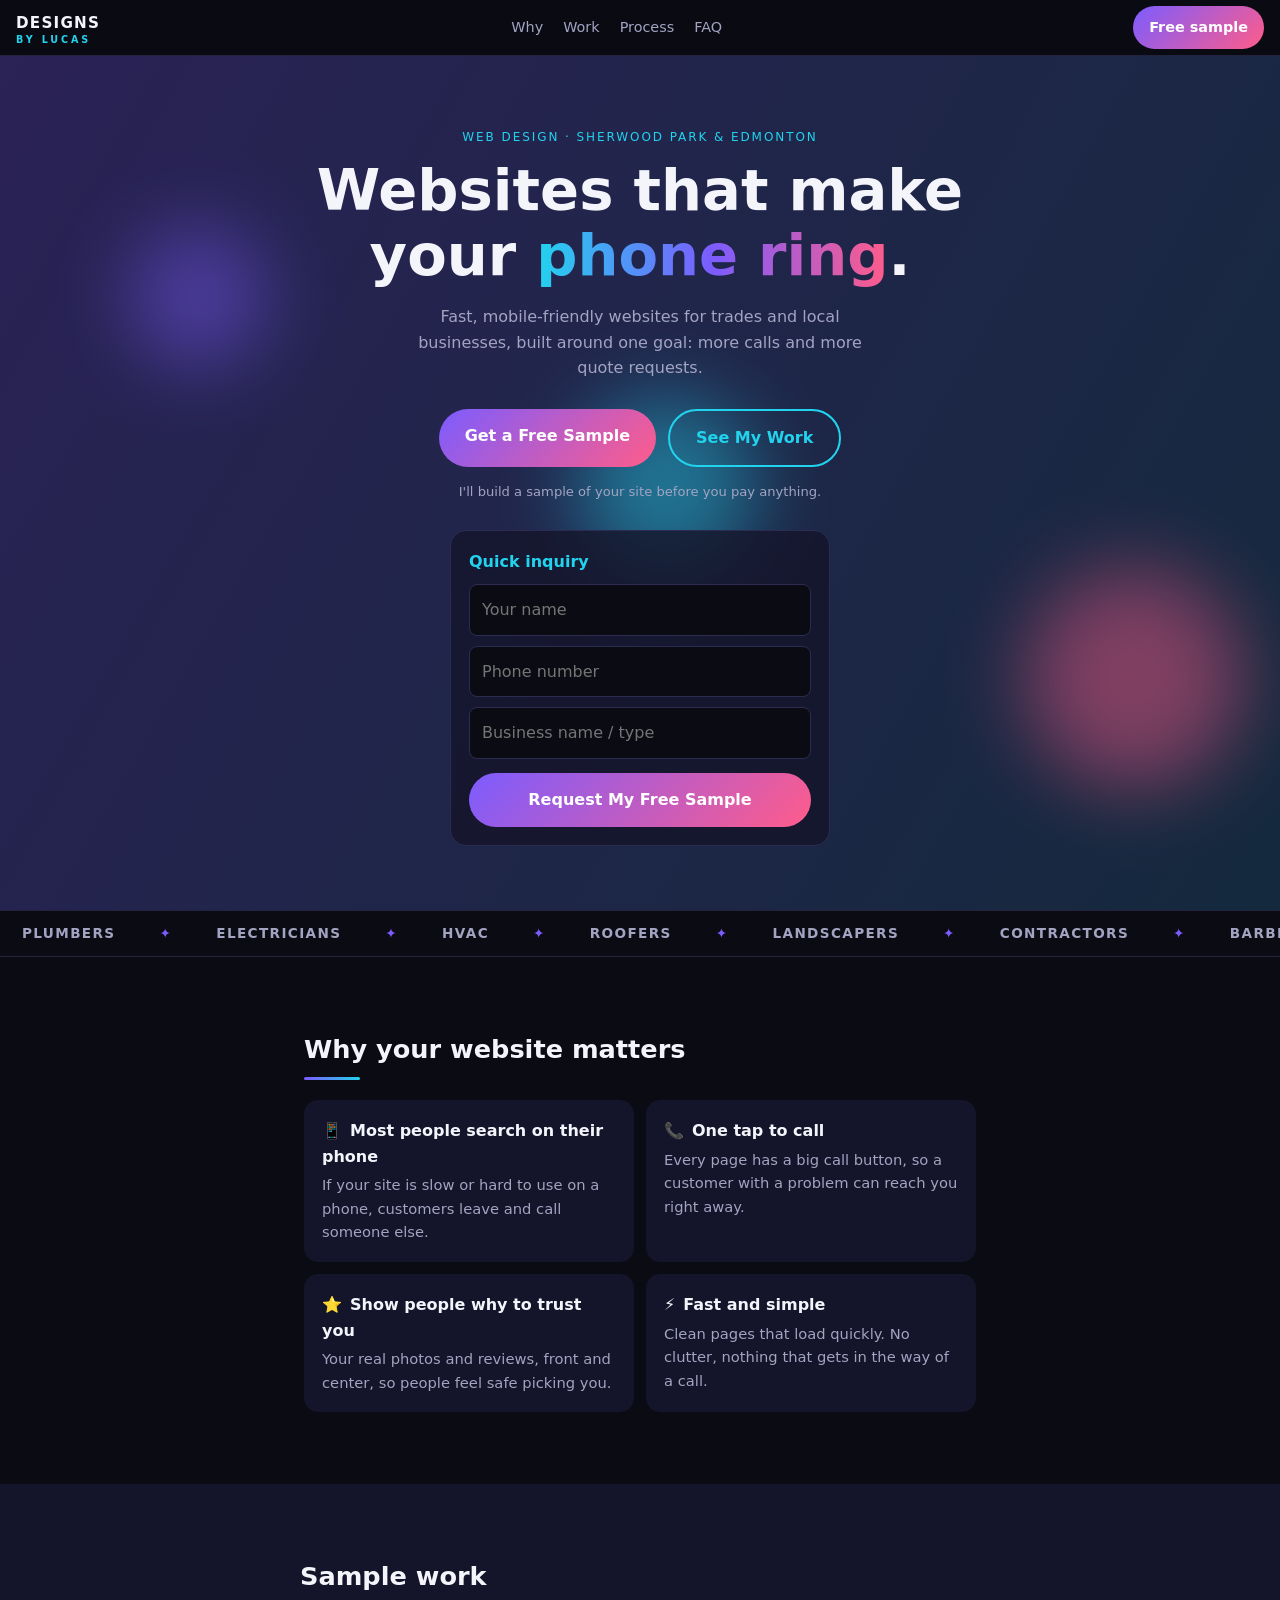
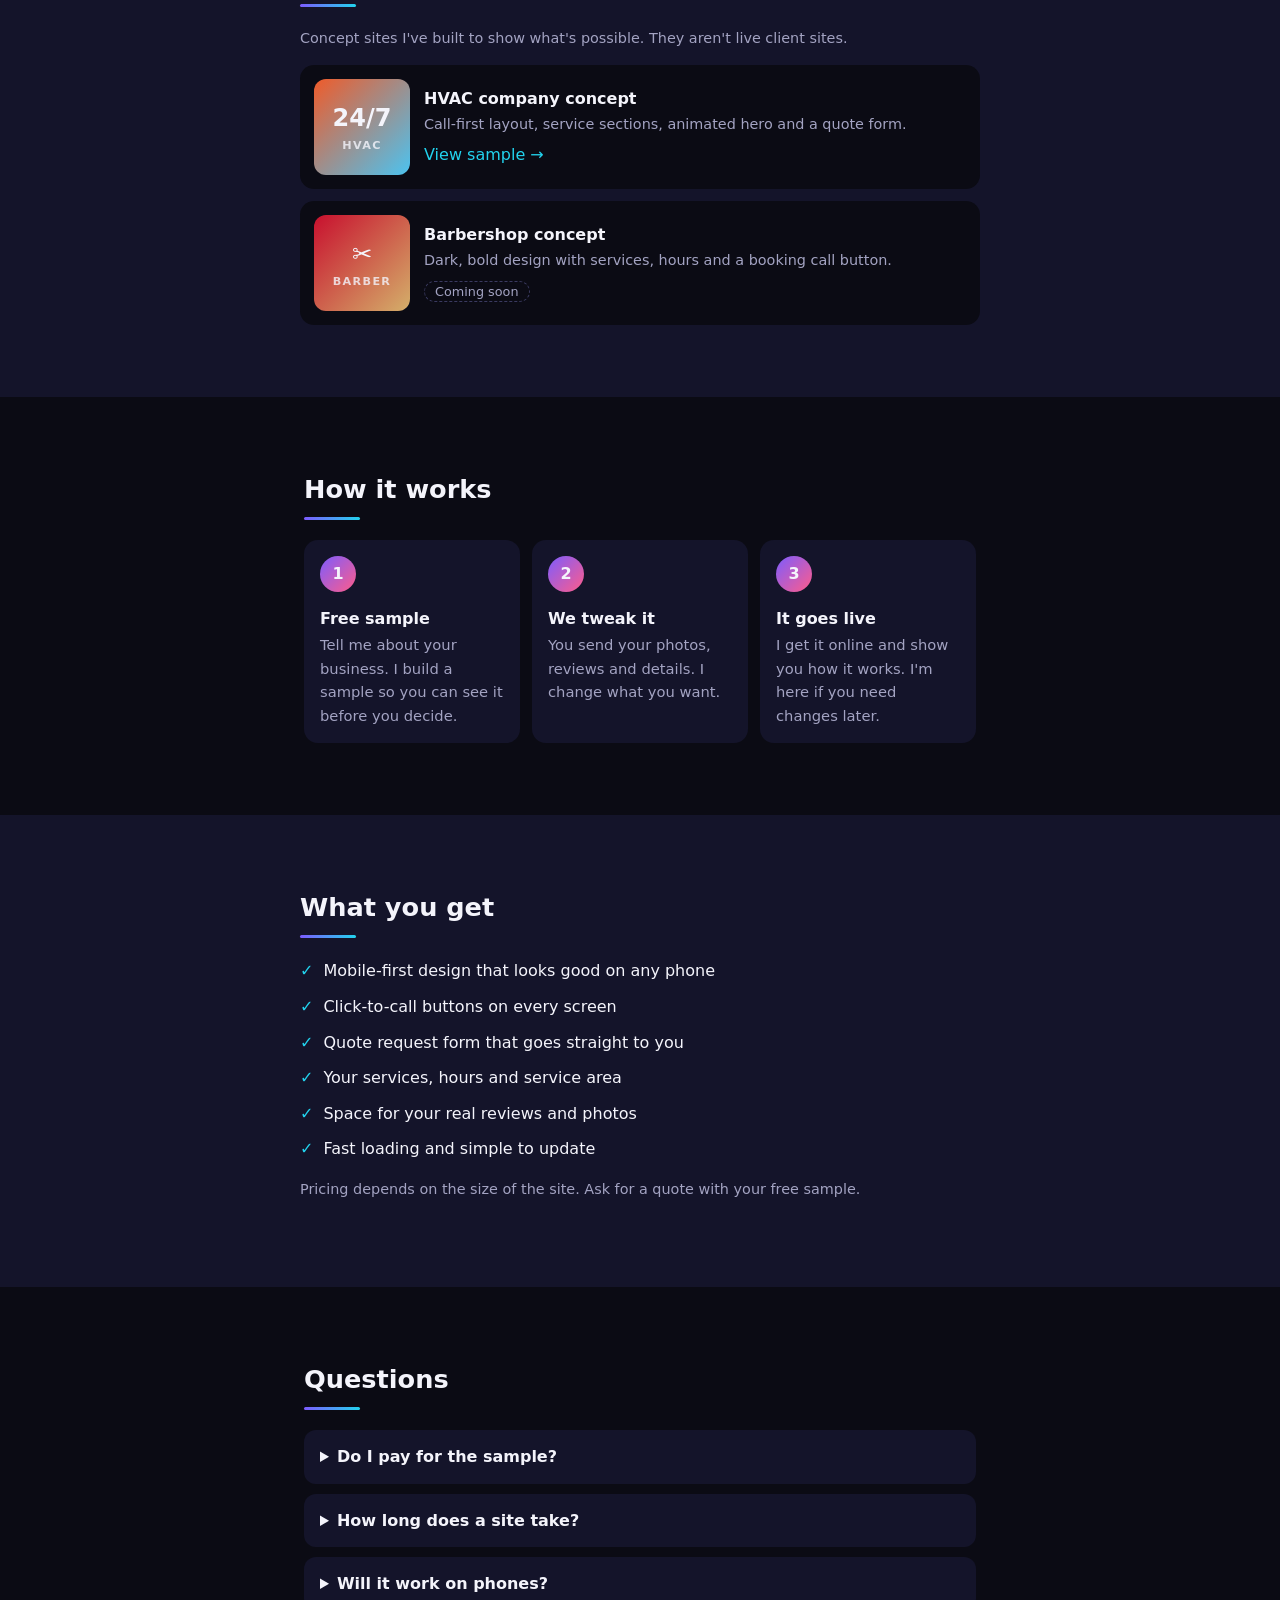
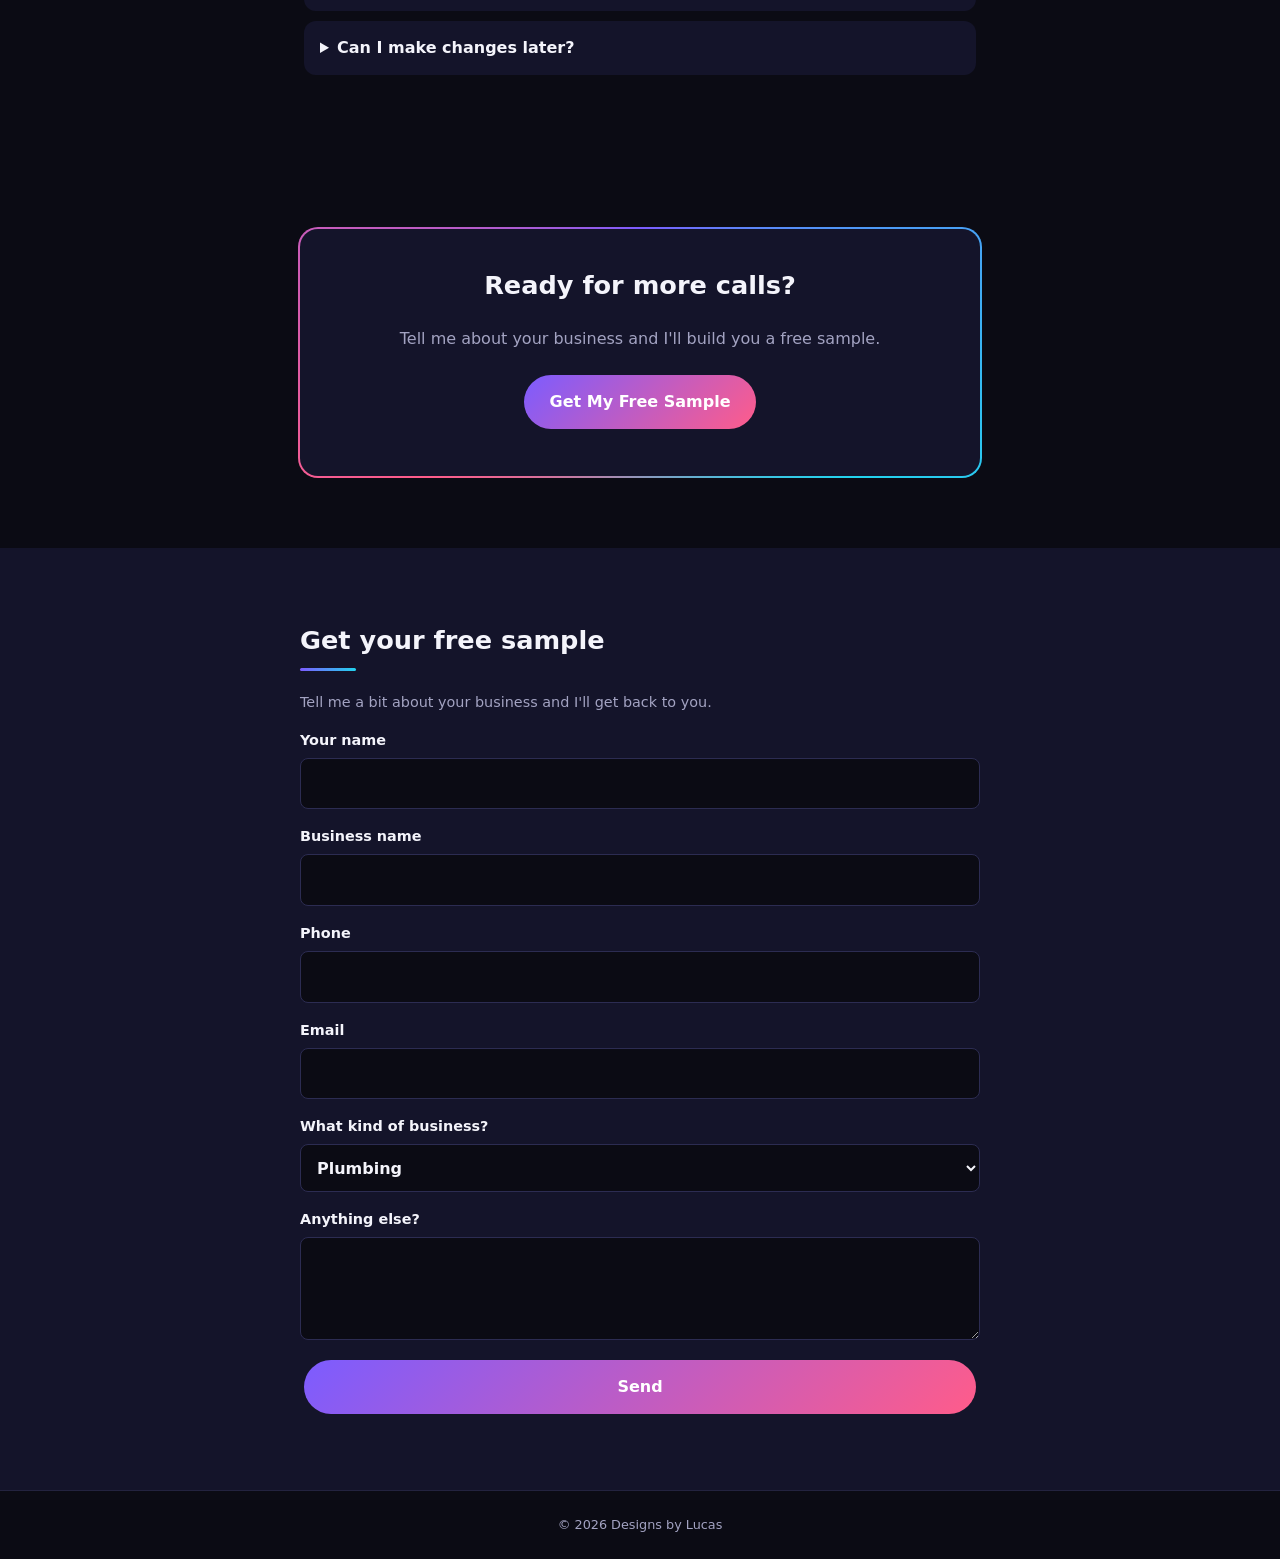
==== agency/index.html @ 8042fc2d "Agency site: add hero inquiry form, make reveal animations fail-safe Co-Authored-By: Claude Sonnet 5" ====
<!doctype html>
<html lang="en">
<head>
  <meta charset="utf-8">
  <meta name="viewport" content="width=device-width, initial-scale=1">
  <title>Designs by Lucas | Websites for Local Businesses</title>
  <meta name="description" content="Fast, mobile-friendly websites for trades and local businesses in Sherwood Park and Edmonton. Built to get you more calls and quote requests.">
  <link rel="stylesheet" href="style.css">
  <script src="script.js" defer></script>
</head>
<body>
  <div class="progress" aria-hidden="true"></div>

  <header class="site-header">
    <a class="logo" href="#top">DESIGNS<span>BY LUCAS</span></a>
    <nav class="nav" aria-label="Main">
      <a href="#why">Why</a>
      <a href="#work">Work</a>
      <a href="#process">Process</a>
      <a href="#faq">FAQ</a>
    </nav>
    <a class="pill" href="#contact">Free sample</a>
  </header>

  <main id="top">
    <section class="hero">
      <p class="eyebrow fade-in">Web design · Sherwood Park &amp; Edmonton</p>
      <h1 class="fade-in d1">Websites that make<br>your <span class="grad" id="rot">phone ring</span>.</h1>
      <p class="lead fade-in d2">Fast, mobile-friendly websites for trades and local businesses, built around one goal: more calls and more quote requests.</p>
      <div class="cta fade-in d3">
        <a class="btn pulse" href="#contact">Get a Free Sample</a>
        <a class="btn ghost" href="#work">See My Work</a>
      </div>
      <p class="micro fade-in d4">I'll build a sample of your site before you pay anything.</p>
      <form class="mini fade-in d4" action="mailto:your@email.com" method="post" enctype="text/plain">
        <p class="mini-title">Quick inquiry</p>
        <input type="text" name="name" placeholder="Your name" autocomplete="name" required aria-label="Your name">
        <input type="tel" name="phone" placeholder="Phone number" autocomplete="tel" required aria-label="Phone number">
        <input type="text" name="business" placeholder="Business name / type" aria-label="Business name or type">
        <button class="btn" type="submit">Request My Free Sample</button>
      </form>
    </section>

    <div class="marquee" aria-hidden="true"><div class="marquee-track"><span>Plumbers</span><span>Electricians</span><span>HVAC</span><span>Roofers</span><span>Landscapers</span><span>Contractors</span><span>Barbershops</span><span>Local shops</span><span>Plumbers</span><span>Electricians</span><span>HVAC</span><span>Roofers</span><span>Landscapers</span><span>Contractors</span><span>Barbershops</span><span>Local shops</span></div></div>

    <section id="why">
      <h2 class="reveal">Why your website matters</h2>
      <ul class="cards">
        <li class="reveal"><span><i class="ico" aria-hidden="true">📱</i>Most people search on their phone</span><p>If your site is slow or hard to use on a phone, customers leave and call someone else.</p></li>
        <li class="reveal"><span><i class="ico" aria-hidden="true">📞</i>One tap to call</span><p>Every page has a big call button, so a customer with a problem can reach you right away.</p></li>
        <li class="reveal"><span><i class="ico" aria-hidden="true">⭐</i>Show people why to trust you</span><p>Your real photos and reviews, front and center, so people feel safe picking you.</p></li>
        <li class="reveal"><span><i class="ico" aria-hidden="true">⚡</i>Fast and simple</span><p>Clean pages that load quickly. No clutter, nothing that gets in the way of a call.</p></li>
      </ul>
    </section>

    <section id="work" class="alt">
      <h2 class="reveal">Sample work</h2>
      <p class="note reveal">Concept sites I've built to show what's possible. They aren't live client sites.</p>
      <ul class="work">
        <li class="reveal">
          <div class="shot hvac"><b>24/7</b><i>HVAC</i></div>
          <div><strong>HVAC company concept</strong><p>Call-first layout, service sections, animated hero and a quote form.</p><a href="../">View sample →</a></div>
        </li>
        <li class="reveal">
          <div class="shot barber"><b>✂</b><i>Barber</i></div>
          <div><strong>Barbershop concept</strong><p>Dark, bold design with services, hours and a booking call button.</p><span class="soon">Coming soon</span></div>
        </li>
      </ul>
    </section>

    <section id="process">
      <h2 class="reveal">How it works</h2>
      <ol class="steps">
        <li class="reveal"><b>1</b><div><strong>Free sample</strong><p>Tell me about your business. I build a sample so you can see it before you decide.</p></div></li>
        <li class="reveal"><b>2</b><div><strong>We tweak it</strong><p>You send your photos, reviews and details. I change what you want.</p></div></li>
        <li class="reveal"><b>3</b><div><strong>It goes live</strong><p>I get it online and show you how it works. I'm here if you need changes later.</p></div></li>
      </ol>
    </section>

    <section class="alt">
      <h2 class="reveal">What you get</h2>
      <ul class="checks reveal">
        <li>Mobile-first design that looks good on any phone</li>
        <li>Click-to-call buttons on every screen</li>
        <li>Quote request form that goes straight to you</li>
        <li>Your services, hours and service area</li>
        <li>Space for your real reviews and photos</li>
        <li>Fast loading and simple to update</li>
      </ul>
      <!-- TODO: add real packages and prices here when decided. -->
      <p class="note reveal">Pricing depends on the size of the site. Ask for a quote with your free sample.</p>
    </section>

    <section id="faq">
      <h2 class="reveal">Questions</h2>
      <div class="faq reveal">
        <details><summary>Do I pay for the sample?</summary><p>No. I build a sample first so you can see what you'd get.</p></details>
        <details><summary>How long does a site take?</summary><p>A simple site can be ready quickly once I have your details and photos. I'll give you a date up front.</p></details>
        <details><summary>Will it work on phones?</summary><p>Yes. Every site is built for phones first, since that's where most customers look.</p></details>
        <details><summary>Can I make changes later?</summary><p>Yes. Send me what you want changed and I'll update it.</p></details>
      </div>
    </section>

    <section class="cta-band">
      <div class="cta-card reveal">
        <h2>Ready for more calls?</h2>
        <p>Tell me about your business and I'll build you a free sample.</p>
        <a class="btn pulse" href="#contact">Get My Free Sample</a>
      </div>
    </section>

    <section id="contact" class="alt">
      <h2 class="reveal">Get your free sample</h2>
      <p class="note reveal">Tell me a bit about your business and I'll get back to you.</p>
      <!-- TODO: replace the placeholder address below, ideally with a form service so it works on every device. -->
      <form class="form reveal" action="mailto:your@email.com" method="post" enctype="text/plain">
        <label>Your name <input type="text" name="name" autocomplete="name" required></label>
        <label>Business name <input type="text" name="business"></label>
        <label>Phone <input type="tel" name="phone" autocomplete="tel" required></label>
        <label>Email <input type="email" name="email" autocomplete="email"></label>
        <label>What kind of business?
          <select name="type">
            <option>Plumbing</option><option>Electrical</option><option>HVAC</option><option>Roofing</option>
            <option>Landscaping</option><option>Barbershop / salon</option><option>Other</option>
          </select>
        </label>
        <label>Anything else? <textarea name="message" rows="3"></textarea></label>
        <button class="btn" type="submit">Send</button>
      </form>
    </section>
  </main>

  <footer>© 2026 Designs by Lucas</footer>
  <a class="sticky-call" href="#contact">Get a free sample</a>
</body>
</html>
---- agency/style.css ----
:root {
  --bg: #0b0b14;
  --panel: #14142a;
  --text: #f4f4fb;
  --muted: #a3a3c2;
  --a: #7c5cff;
  --b: #22d3ee;
  --c: #ff5c8a;
}

* { box-sizing: border-box; }
html { scroll-behavior: smooth; scroll-padding-top: 64px; }

body {
  margin: 0;
  padding-bottom: 72px;
  background: var(--bg);
  color: var(--text);
  font-family: system-ui, -apple-system, "Segoe UI", Roboto, sans-serif;
  line-height: 1.6;
}

a { color: var(--b); text-decoration: none; }

.progress {
  position: fixed; top: 0; left: 0; right: 0; height: 3px; z-index: 30;
  background: linear-gradient(90deg, var(--a), var(--b), var(--c));
  transform: scaleX(0); transform-origin: 0 50%;
}

.site-header {
  position: sticky; top: 0; z-index: 10;
  display: flex; align-items: center; justify-content: space-between;
  height: 56px; padding: 0 16px;
  background: rgba(11, 11, 20, .94);
  border-bottom: 1px solid #23233f;
}
.logo { color: var(--text); font-weight: 800; letter-spacing: .08em; font-size: .95rem; }
.logo span { display: block; font-size: .6rem; font-weight: 600; letter-spacing: .3em; color: var(--b); line-height: 1; }
.nav { display: none; gap: 20px; font-size: .9rem; }
.nav a { color: var(--muted); }
.nav a:hover { color: var(--text); }
.pill, .sticky-call {
  position: relative; overflow: hidden;
  background: linear-gradient(135deg, var(--a), var(--c));
  color: #fff; font-weight: 700; border-radius: 999px;
}
.pill { padding: 10px 16px; font-size: .9rem; }

section { padding: 48px 20px; max-width: 720px; margin: 0 auto; }
.alt { max-width: none; background: var(--panel); }
.alt > * { max-width: 680px; margin-left: auto; margin-right: auto; }

h1 { font-size: clamp(2.1rem, 9.5vw, 3.6rem); line-height: 1.12; margin: 0 0 16px; }
h2 { position: relative; font-size: 1.6rem; margin: 0 0 20px; padding-bottom: 10px; }
h2::after {
  content: ""; position: absolute; left: 0; bottom: 0; height: 3px; width: 56px; border-radius: 2px;
  background: linear-gradient(90deg, var(--a), var(--b));
}
.lead { color: var(--muted); max-width: 470px; margin: 0 auto 24px; }
.note { color: var(--muted); font-size: .9rem; }
.micro { color: var(--muted); font-size: .82rem; margin: 10px 0 0; }
.eyebrow { color: var(--b); text-transform: uppercase; letter-spacing: .16em; font-size: .75rem; margin: 0 0 12px; }

/* Hero */
.hero {
  position: relative; overflow: hidden; max-width: none; text-align: center; padding: 72px 20px 64px;
  background: linear-gradient(120deg, rgba(124,92,255,.28), rgba(34,211,238,.16), rgba(255,92,138,.22)), var(--bg);
  background-size: 250% 250%;
  animation: drift 14s ease-in-out infinite;
}
.hero > * { position: relative; z-index: 1; }
@keyframes drift { 0%,100% { background-position: 0% 50%; } 50% { background-position: 100% 50%; } }
.grad {
  display: inline-block;
  background: linear-gradient(90deg, var(--b), var(--a), var(--c));
  -webkit-background-clip: text; background-clip: text; color: transparent;
  transition: opacity .3s ease, transform .3s ease;
}
.grad.out { opacity: 0; transform: translateY(-8px); }
.orb {
  position: absolute !important; z-index: 0 !important; border-radius: 50%; filter: blur(40px); opacity: .45;
  pointer-events: none; animation: float 9s ease-in-out infinite;
}
@keyframes float { 0%,100% { transform: translate(0,0); } 50% { transform: translate(24px,-30px); } }

.cta { display: flex; flex-wrap: wrap; justify-content: center; gap: 4px; }
.fade-in { opacity: 0; transform: translateY(14px); animation: rise .7s ease forwards; }
.fade-in.d1 { animation-delay: .1s; } .fade-in.d2 { animation-delay: .2s; }
.fade-in.d3 { animation-delay: .3s; } .fade-in.d4 { animation-delay: .4s; }
@keyframes rise { to { opacity: 1; transform: none; } }

/* Buttons */
.btn {
  position: relative; overflow: hidden; display: inline-block; margin: 4px;
  background: linear-gradient(135deg, var(--a), var(--c)); color: #fff;
  font: inherit; font-weight: 700; padding: 14px 26px; min-height: 48px;
  border: 0; border-radius: 999px; cursor: pointer;
  transition: transform .15s ease, filter .15s ease;
}
.btn.ghost { background: transparent; border: 2px solid var(--b); color: var(--b); }
.btn:hover { filter: brightness(1.12); }
.btn:active { transform: scale(.97); }
.btn.pulse { animation: pulse 2.4s ease-out infinite; }
@keyframes pulse { 0% { box-shadow: 0 0 0 0 rgba(124,92,255,.55); } 70%,100% { box-shadow: 0 0 0 16px rgba(124,92,255,0); } }
.btn::after, .pill::after, .sticky-call::after {
  content: ""; position: absolute; top: 0; left: -80%; width: 50%; height: 100%;
  background: linear-gradient(100deg, transparent, rgba(255,255,255,.35), transparent);
  transform: skewX(-20deg); animation: shine 4s ease-in-out infinite;
}
@keyframes shine { 0%,60% { left: -80%; } 100% { left: 140%; } }
.ripple { position: absolute; border-radius: 50%; background: rgba(255,255,255,.4); transform: scale(0); animation: ripple .6s ease-out forwards; pointer-events: none; }
@keyframes ripple { to { transform: scale(2.4); opacity: 0; } }

/* Marquee */
.marquee { overflow: hidden; border-block: 1px solid #23233f; padding: 12px 0; }
.marquee-track { display: flex; width: max-content; animation: scroll-left 28s linear infinite; }
.marquee-track span { padding: 0 22px; color: var(--muted); font-weight: 600; font-size: .85rem; letter-spacing: .1em; text-transform: uppercase; white-space: nowrap; }
.marquee-track span::after { content: "✦"; margin-left: 44px; color: var(--a); }
@keyframes scroll-left { to { transform: translateX(-50%); } }

/* Cards */
.cards, .work, .steps { list-style: none; margin: 0 auto; padding: 0; display: grid; gap: 12px; }
.cards li { background: var(--panel); border-radius: 14px; padding: 18px; transition: box-shadow .2s ease; will-change: transform; }
.cards li:hover { box-shadow: 0 10px 28px rgba(0,0,0,.4); }
.cards span { font-weight: 700; display: block; }
.cards p { margin: 4px 0 0; color: var(--muted); font-size: .92rem; }
.ico { display: inline-block; font-style: normal; margin-right: 8px; animation: bob 3s ease-in-out infinite; }
.cards li:nth-child(2) .ico { animation-delay: -.8s; } .cards li:nth-child(3) .ico { animation-delay: -1.6s; } .cards li:nth-child(4) .ico { animation-delay: -2.4s; }
@keyframes bob { 0%,100% { transform: translateY(0) rotate(0); } 50% { transform: translateY(-3px) rotate(-6deg); } }

/* Work */
.work li { display: grid; grid-template-columns: 96px 1fr; gap: 14px; background: var(--bg); border-radius: 14px; padding: 14px; align-items: center; }
.work p { margin: 2px 0 6px; color: var(--muted); font-size: .9rem; }
.shot { aspect-ratio: 1; border-radius: 12px; display: grid; place-content: center; text-align: center; font-weight: 800; }
.shot b { font-size: 1.5rem; } .shot i { font-style: normal; font-size: .7rem; letter-spacing: .12em; text-transform: uppercase; opacity: .8; }
.shot.hvac { background: linear-gradient(135deg, #ef5b2a, #4cc3f0); }
.shot.barber { background: linear-gradient(135deg, #c8102e, #d4af6a); }
.soon { font-size: .8rem; color: var(--muted); border: 1px dashed #3a3a60; border-radius: 999px; padding: 2px 10px; }

/* Steps */
.steps li { display: flex; gap: 14px; background: var(--panel); border-radius: 14px; padding: 16px; }
.steps b { flex: none; width: 36px; height: 36px; border-radius: 50%; display: grid; place-items: center; background: linear-gradient(135deg, var(--a), var(--c)); }
.steps li.in b { animation: pop .5s ease backwards; }
@keyframes pop { from { transform: scale(0); } 70% { transform: scale(1.2); } to { transform: scale(1); } }
.steps p { margin: 2px 0 0; color: var(--muted); font-size: .92rem; }

/* Checks */
.checks { list-style: none; padding: 0; margin: 0 auto 16px; display: grid; gap: 10px; }
.checks li::before { content: "✓"; color: var(--b); font-weight: 800; margin-right: 10px; }

/* FAQ */
.faq details { background: var(--panel); border-radius: 12px; margin-bottom: 10px; padding: 0 16px; }
.faq summary { cursor: pointer; font-weight: 600; padding: 14px 0; min-height: 48px; }
.faq details[open] summary { color: var(--b); }
.faq details[open] p { animation: fade-open .35s ease; }
.faq p { margin: 0 0 14px; color: var(--muted); }
@keyframes fade-open { from { opacity: 0; transform: translateY(-6px); } to { opacity: 1; transform: none; } }

/* CTA band with spinning border */
.cta-band { max-width: none; }
.cta-card { position: relative; max-width: 680px; margin: 0 auto; text-align: center; padding: 36px 20px; border-radius: 18px; background: var(--panel); }
.cta-card::before {
  content: ""; position: absolute; inset: -2px; z-index: -1; border-radius: 20px;
  background: conic-gradient(from var(--spin, 0deg), var(--a), var(--b), var(--c), var(--a));
  animation: spin 6s linear infinite;
}
@property --spin { syntax: "<angle>"; initial-value: 0deg; inherits: false; }
@keyframes spin { to { --spin: 360deg; } }
.cta-card h2::after { display: none; }
.cta-card h2 { padding-bottom: 0; }
.cta-card p { color: var(--muted); margin: 0 0 20px; }

/* Form */
.form { display: grid; gap: 16px; margin-top: 8px; }
.form label { display: grid; gap: 6px; font-size: .9rem; font-weight: 600; }
.form input, .form select, .form textarea {
  width: 100%; font: inherit; font-size: 16px; color: var(--text); background: var(--bg);
  border: 1px solid #2c2c52; border-radius: 8px; padding: 12px; min-height: 48px;
  transition: border-color .2s ease, box-shadow .2s ease;
}
.form input:focus, .form select:focus, .form textarea:focus { outline: none; border-color: var(--b); box-shadow: 0 0 0 4px rgba(34,211,238,.18); }

footer { text-align: center; padding: 24px 16px; color: var(--muted); font-size: .8rem; border-top: 1px solid #23233f; }

.sticky-call {
  position: fixed; left: 12px; right: 12px; bottom: 12px; z-index: 20; text-align: center; padding: 14px;
  box-shadow: 0 6px 20px rgba(0,0,0,.45);
}
.js-sticky .sticky-call { transform: translateY(160%); transition: transform .35s ease; }
.js-sticky .sticky-call.show { transform: none; }

/* Scroll reveal */
.js-reveal .reveal { opacity: 0; transform: translateY(18px); transition: opacity .6s ease, transform .6s ease; }
.js-reveal .reveal.in { opacity: 1; transform: none; }
.js-reveal h2.reveal::after { transform: scaleX(0); transform-origin: 0 50%; transition: transform .7s ease .25s; }
.js-reveal h2.reveal.in::after { transform: scaleX(1); }

@media (min-width: 640px) {
  .nav { display: flex; }
  .cards { grid-template-columns: 1fr 1fr; }
  .steps { grid-template-columns: repeat(3, 1fr); }
  .steps li { flex-direction: column; }
  section { padding: 72px 24px; }
  body { padding-bottom: 0; }
  .sticky-call { display: none; }
}

@media (prefers-reduced-motion: reduce) {
  html { scroll-behavior: auto; }
  .hero, .marquee-track, .cta-card::before, .btn.pulse, .btn::after, .pill::after, .sticky-call::after, .ico { animation: none; }
  .fade-in { animation: none; opacity: 1; transform: none; }
  .orb { display: none; }
  * { transition: none !important; }
}

/* Quick inquiry form in the hero */
.mini { max-width: 380px; margin: 28px auto 0; display: grid; gap: 10px; text-align: left; padding: 18px; border-radius: 16px; background: rgba(20,20,42,.8); border: 1px solid #2c2c52; }
.mini-title { margin: 0; font-weight: 700; color: var(--b); }
.mini input {
  width: 100%; font: inherit; font-size: 16px; color: var(--text); background: var(--bg);
  border: 1px solid #2c2c52; border-radius: 8px; padding: 12px; min-height: 48px;
}
.mini input:focus { outline: none; border-color: var(--b); box-shadow: 0 0 0 4px rgba(34,211,238,.18); }
.mini .btn { margin: 4px 0 0; width: 100%; }
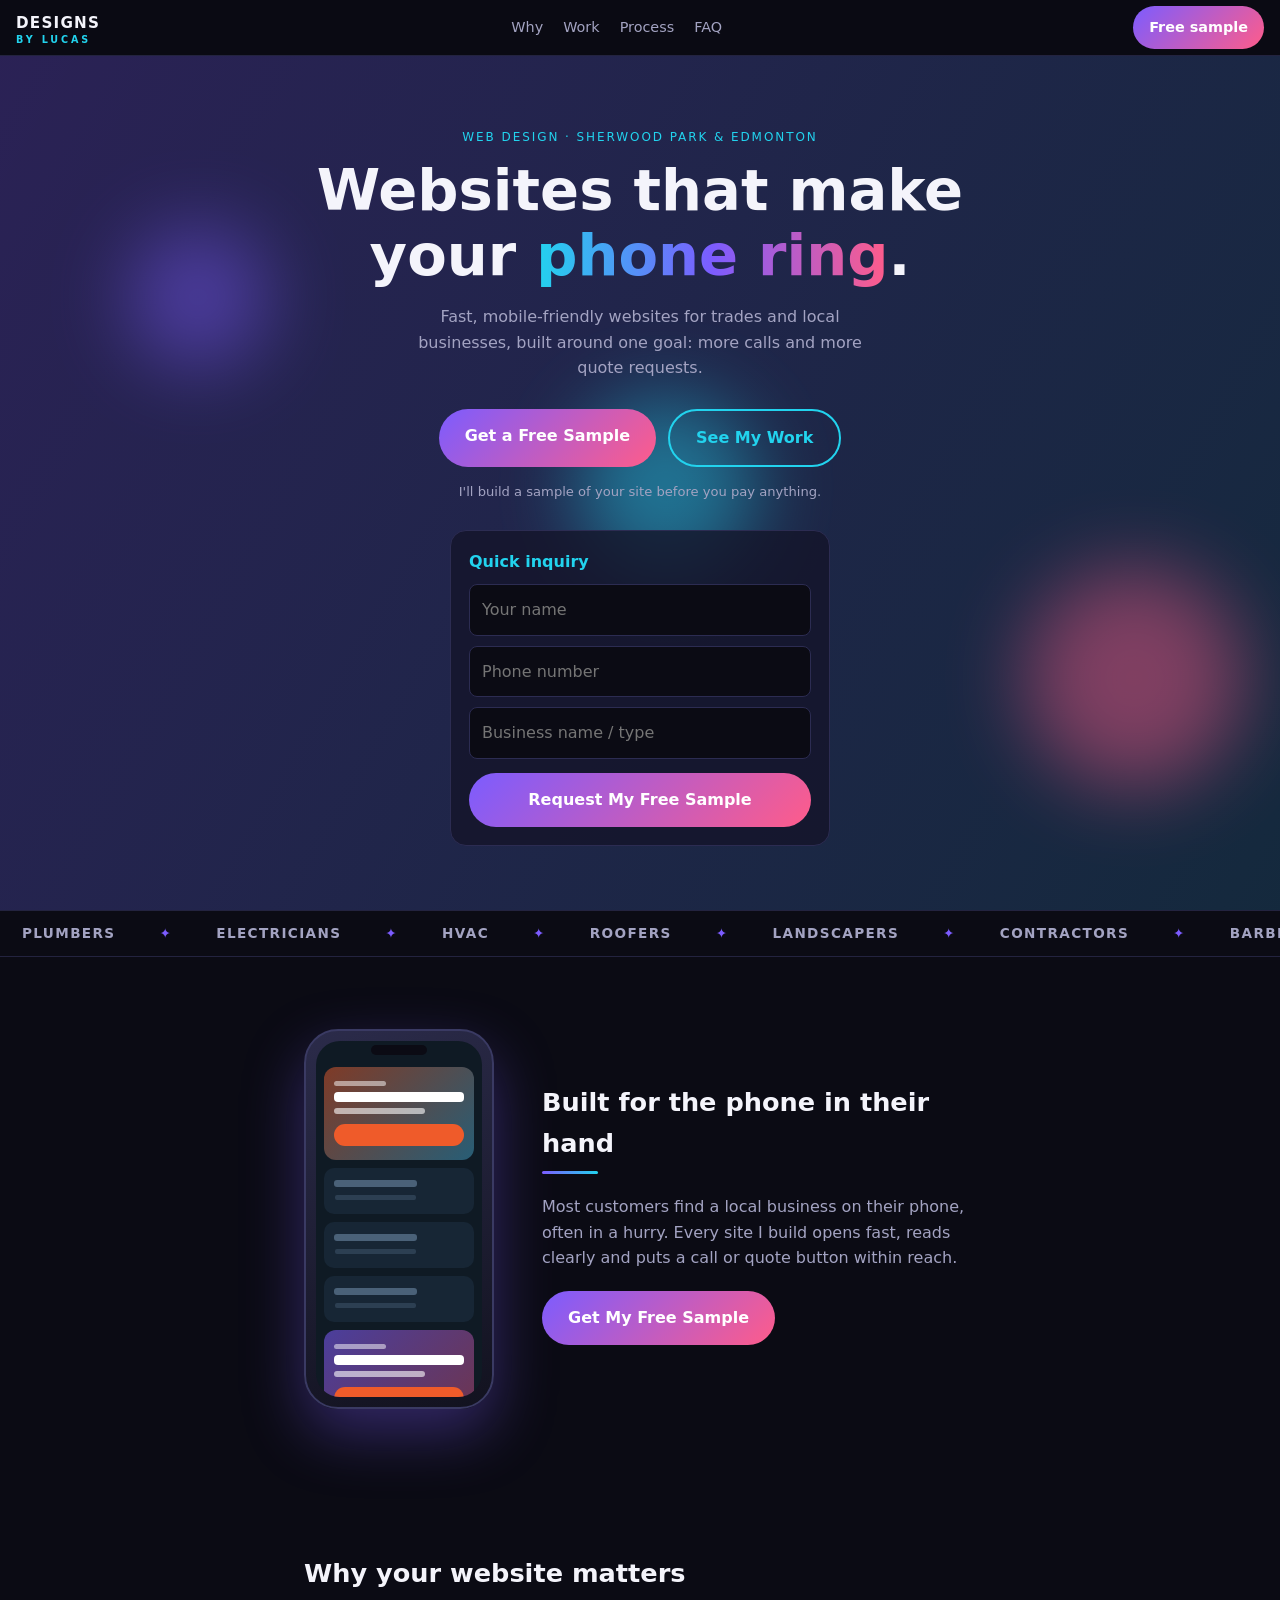
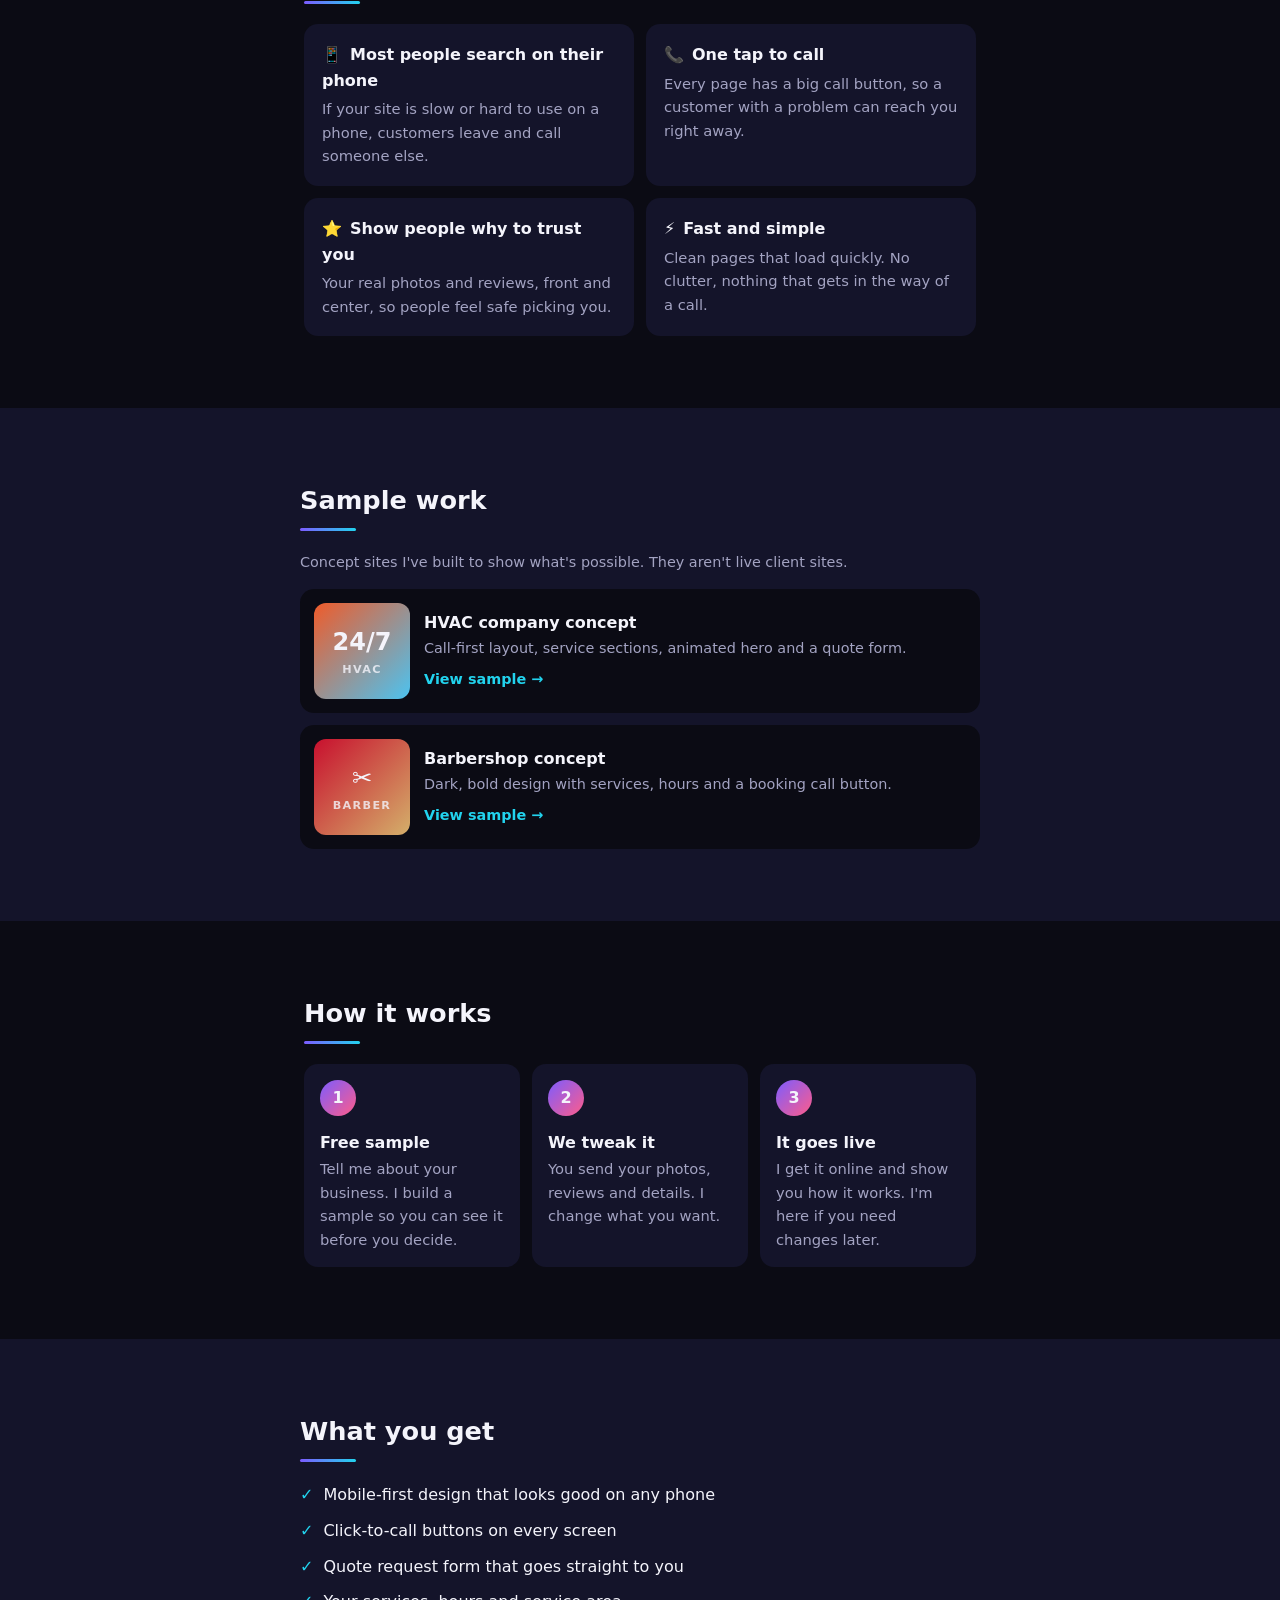
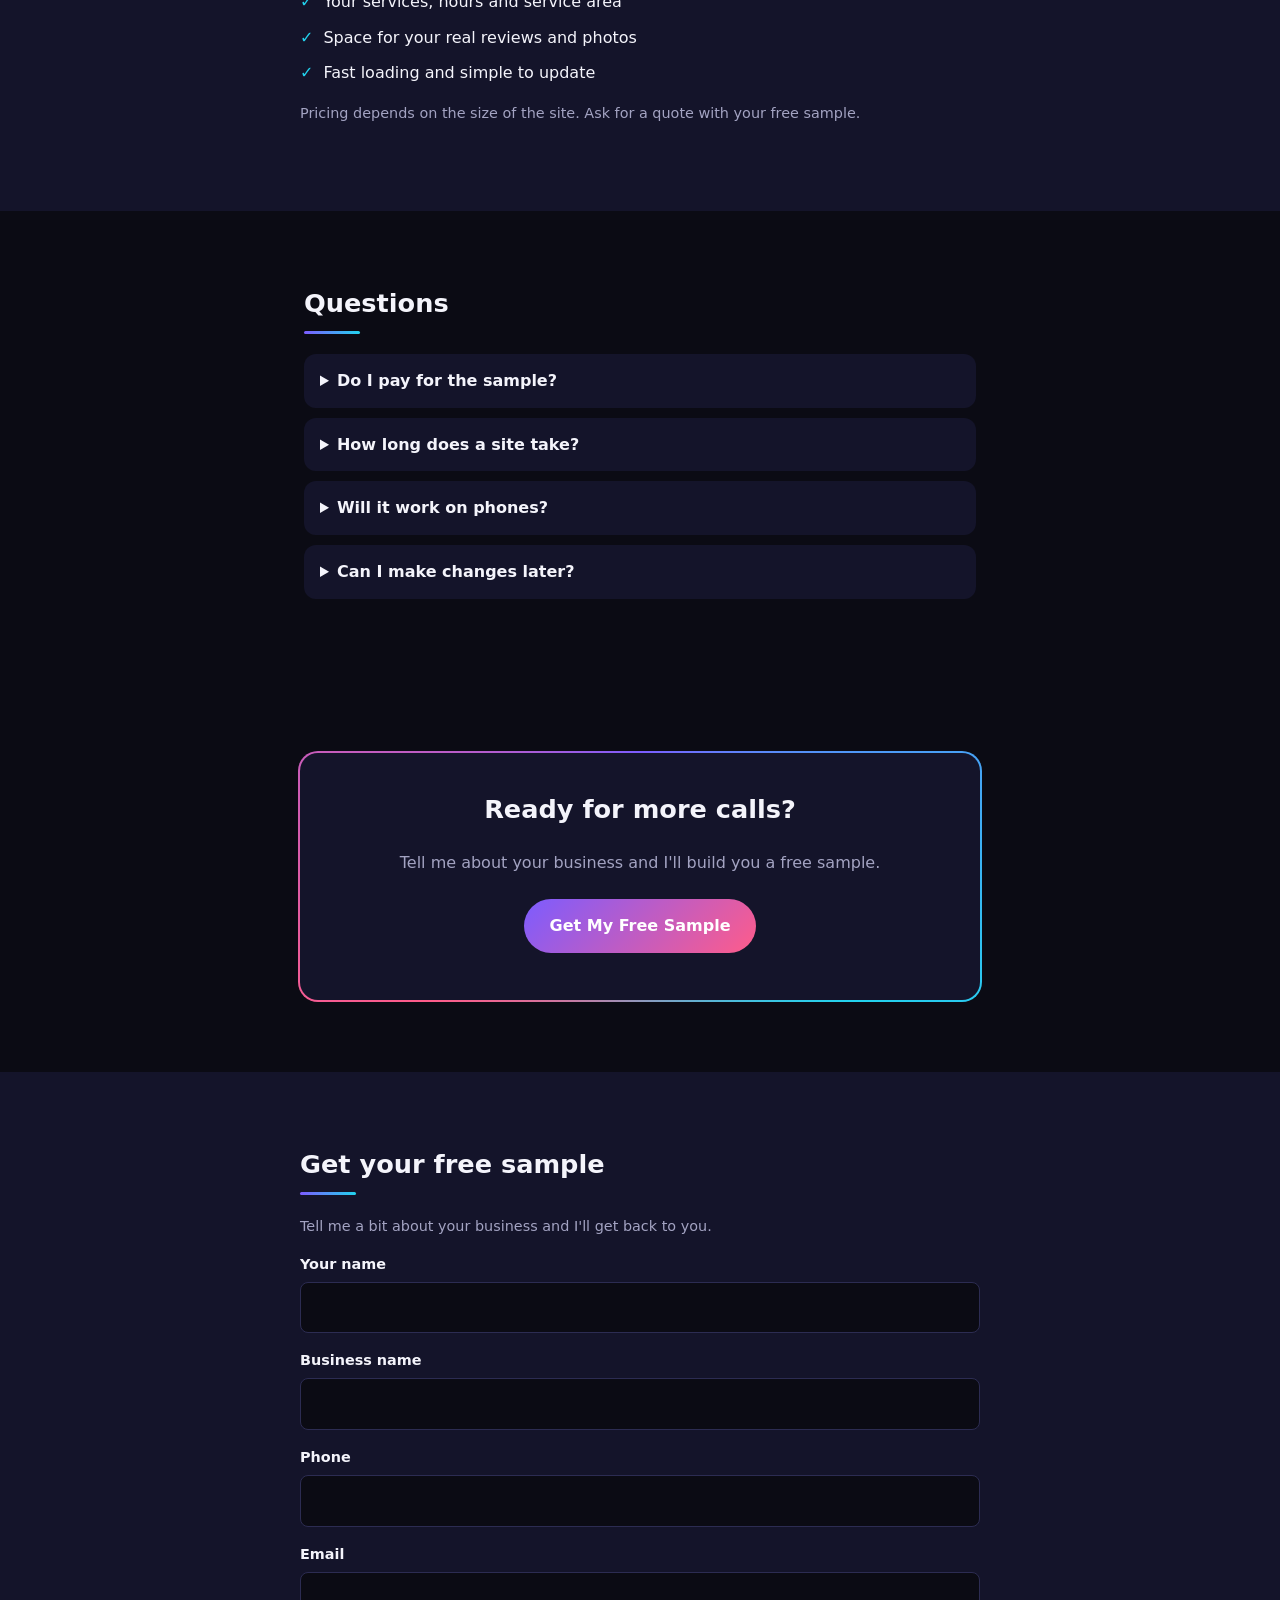
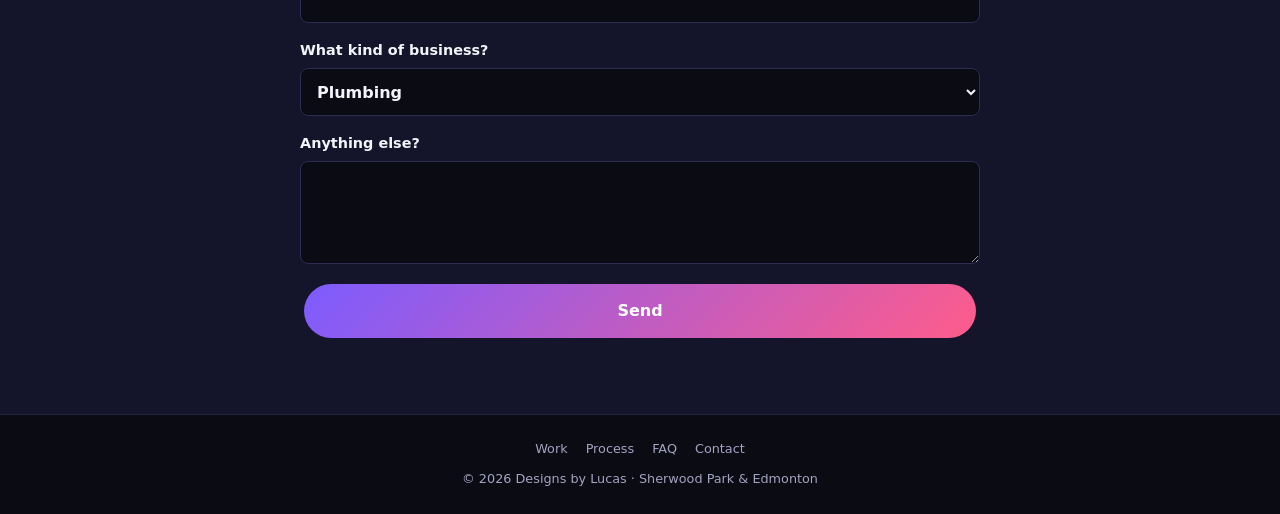
==== commit cda1eda0: "Add barbershop and HVAC concept samples, phone mockup and polish to agency site Co-Authored-By: Clau" ====
--- a/agency/index.html
+++ b/agency/index.html
@@ -5,6 +5,10 @@
   <meta name="viewport" content="width=device-width, initial-scale=1">
   <title>Designs by Lucas | Websites for Local Businesses</title>
   <meta name="description" content="Fast, mobile-friendly websites for trades and local businesses in Sherwood Park and Edmonton. Built to get you more calls and quote requests.">
+  <link rel="icon" href="data:image/svg+xml,%3Csvg xmlns='http://www.w3.org/2000/svg' viewBox='0 0 100 100'%3E%3Crect width='100' height='100' rx='22' fill='%237c5cff'/%3E%3Ctext x='50' y='70' font-size='62' text-anchor='middle' fill='white' font-family='sans-serif' font-weight='700'%3EL%3C/text%3E%3C/svg%3E">
+  <meta property="og:title" content="Designs by Lucas | Websites for Local Businesses">
+  <meta property="og:description" content="Fast, mobile-friendly websites built to get you more calls and quote requests.">
+  <meta name="theme-color" content="#0b0b14">
   <link rel="stylesheet" href="style.css">
   <script src="script.js" defer></script>
 </head>
@@ -43,6 +47,25 @@
 
     <div class="marquee" aria-hidden="true"><div class="marquee-track"><span>Plumbers</span><span>Electricians</span><span>HVAC</span><span>Roofers</span><span>Landscapers</span><span>Contractors</span><span>Barbershops</span><span>Local shops</span><span>Plumbers</span><span>Electricians</span><span>HVAC</span><span>Roofers</span><span>Landscapers</span><span>Contractors</span><span>Barbershops</span><span>Local shops</span></div></div>
 
+    <section class="phone-sec">
+      <div class="phone-wrap reveal">
+        <div class="phone" aria-hidden="true">
+          <div class="notch"></div>
+          <div class="screen"><div class="scroll">
+            <div class="m-hero"><i></i><b></b><b class="s"></b><u></u></div>
+            <div class="m-card"></div><div class="m-card"></div><div class="m-card"></div>
+            <div class="m-hero alt2"><i></i><b></b><b class="s"></b><u></u></div>
+            <div class="m-card"></div><div class="m-card"></div>
+          </div></div>
+        </div>
+      </div>
+      <div class="phone-copy">
+        <h2 class="reveal">Built for the phone in their hand</h2>
+        <p class="reveal">Most customers find a local business on their phone, often in a hurry. Every site I build opens fast, reads clearly and puts a call or quote button within reach.</p>
+        <a class="btn reveal" href="#contact">Get My Free Sample</a>
+      </div>
+    </section>
+
     <section id="why">
       <h2 class="reveal">Why your website matters</h2>
       <ul class="cards">
@@ -59,11 +82,11 @@
       <ul class="work">
         <li class="reveal">
           <div class="shot hvac"><b>24/7</b><i>HVAC</i></div>
-          <div><strong>HVAC company concept</strong><p>Call-first layout, service sections, animated hero and a quote form.</p><a href="../">View sample →</a></div>
+          <div><strong>HVAC company concept</strong><p>Call-first layout, service sections, animated hero and a quote form.</p><a href="../samples/hvac/">View sample →</a></div>
         </li>
         <li class="reveal">
           <div class="shot barber"><b>✂</b><i>Barber</i></div>
-          <div><strong>Barbershop concept</strong><p>Dark, bold design with services, hours and a booking call button.</p><span class="soon">Coming soon</span></div>
+          <div><strong>Barbershop concept</strong><p>Dark, bold design with services, hours and a booking call button.</p><a href="../samples/barbershop/">View sample →</a></div>
         </li>
       </ul>
     </section>
@@ -130,7 +153,10 @@
     </section>
   </main>
 
-  <footer>© 2026 Designs by Lucas</footer>
+  <footer>
+    <div class="foot-links"><a href="#work">Work</a><a href="#process">Process</a><a href="#faq">FAQ</a><a href="#contact">Contact</a></div>
+    © 2026 Designs by Lucas · Sherwood Park &amp; Edmonton
+  </footer>
   <a class="sticky-call" href="#contact">Get a free sample</a>
 </body>
 </html>
--- a/agency/style.css
+++ b/agency/style.css
@@ -223,3 +223,39 @@
 }
 .mini input:focus { outline: none; border-color: var(--b); box-shadow: 0 0 0 4px rgba(34,211,238,.18); }
 .mini .btn { margin: 4px 0 0; width: 100%; }
+
+/* Phone mockup */
+.phone-sec { display: grid; gap: 28px; align-items: center; }
+.phone-wrap { display: grid; place-items: center; }
+.phone {
+  position: relative; width: 190px; height: 380px; padding: 10px; border-radius: 34px;
+  background: linear-gradient(160deg, #2b2b4a, #12121f); border: 2px solid #3a3a63;
+  box-shadow: 0 24px 60px rgba(124,92,255,.35); animation: phone-float 5s ease-in-out infinite;
+}
+@keyframes phone-float { 0%,100% { transform: translateY(0) rotate(-2deg); } 50% { transform: translateY(-10px) rotate(2deg); } }
+.notch { position: absolute; top: 14px; left: 50%; width: 56px; height: 10px; margin-left: -28px; border-radius: 8px; background: #0b0b14; z-index: 2; }
+.screen { height: 100%; border-radius: 24px; overflow: hidden; background: #0f1a24; }
+.scroll { display: grid; gap: 8px; padding: 26px 8px 8px; animation: phone-scroll 9s ease-in-out infinite; }
+@keyframes phone-scroll { 0%,8% { transform: translateY(0); } 45%,55% { transform: translateY(-190px); } 92%,100% { transform: translateY(0); } }
+.m-hero { display: grid; gap: 6px; padding: 14px 10px; border-radius: 12px; background: linear-gradient(135deg, rgba(239,91,42,.5), rgba(76,195,240,.4)); }
+.m-hero.alt2 { background: linear-gradient(135deg, rgba(124,92,255,.55), rgba(255,92,138,.4)); }
+.m-hero i { width: 40%; height: 5px; border-radius: 3px; background: rgba(255,255,255,.5); }
+.m-hero b { height: 10px; border-radius: 4px; background: #fff; }
+.m-hero b.s { width: 70%; height: 6px; opacity: .6; }
+.m-hero u { height: 22px; border-radius: 12px; background: #ef5b2a; margin-top: 4px; }
+.m-card { height: 46px; border-radius: 10px; background: #172635; position: relative; }
+.m-card::before { content: ""; position: absolute; left: 10px; top: 12px; width: 55%; height: 7px; border-radius: 3px; background: #4a6178; box-shadow: 0 14px 0 -1px #2c3f52; }
+.phone-copy p { color: var(--muted); }
+.phone-copy .btn { margin-left: 0; }
+
+.foot-links { display: flex; justify-content: center; gap: 18px; margin-bottom: 10px; }
+.foot-links a { color: var(--muted); }
+.foot-links a:hover { color: var(--text); }
+.work a { font-weight: 600; font-size: .9rem; }
+
+@media (min-width: 640px) {
+  .phone-sec { grid-template-columns: auto 1fr; gap: 48px; }
+}
+@media (prefers-reduced-motion: reduce) {
+  .phone, .scroll { animation: none; }
+}
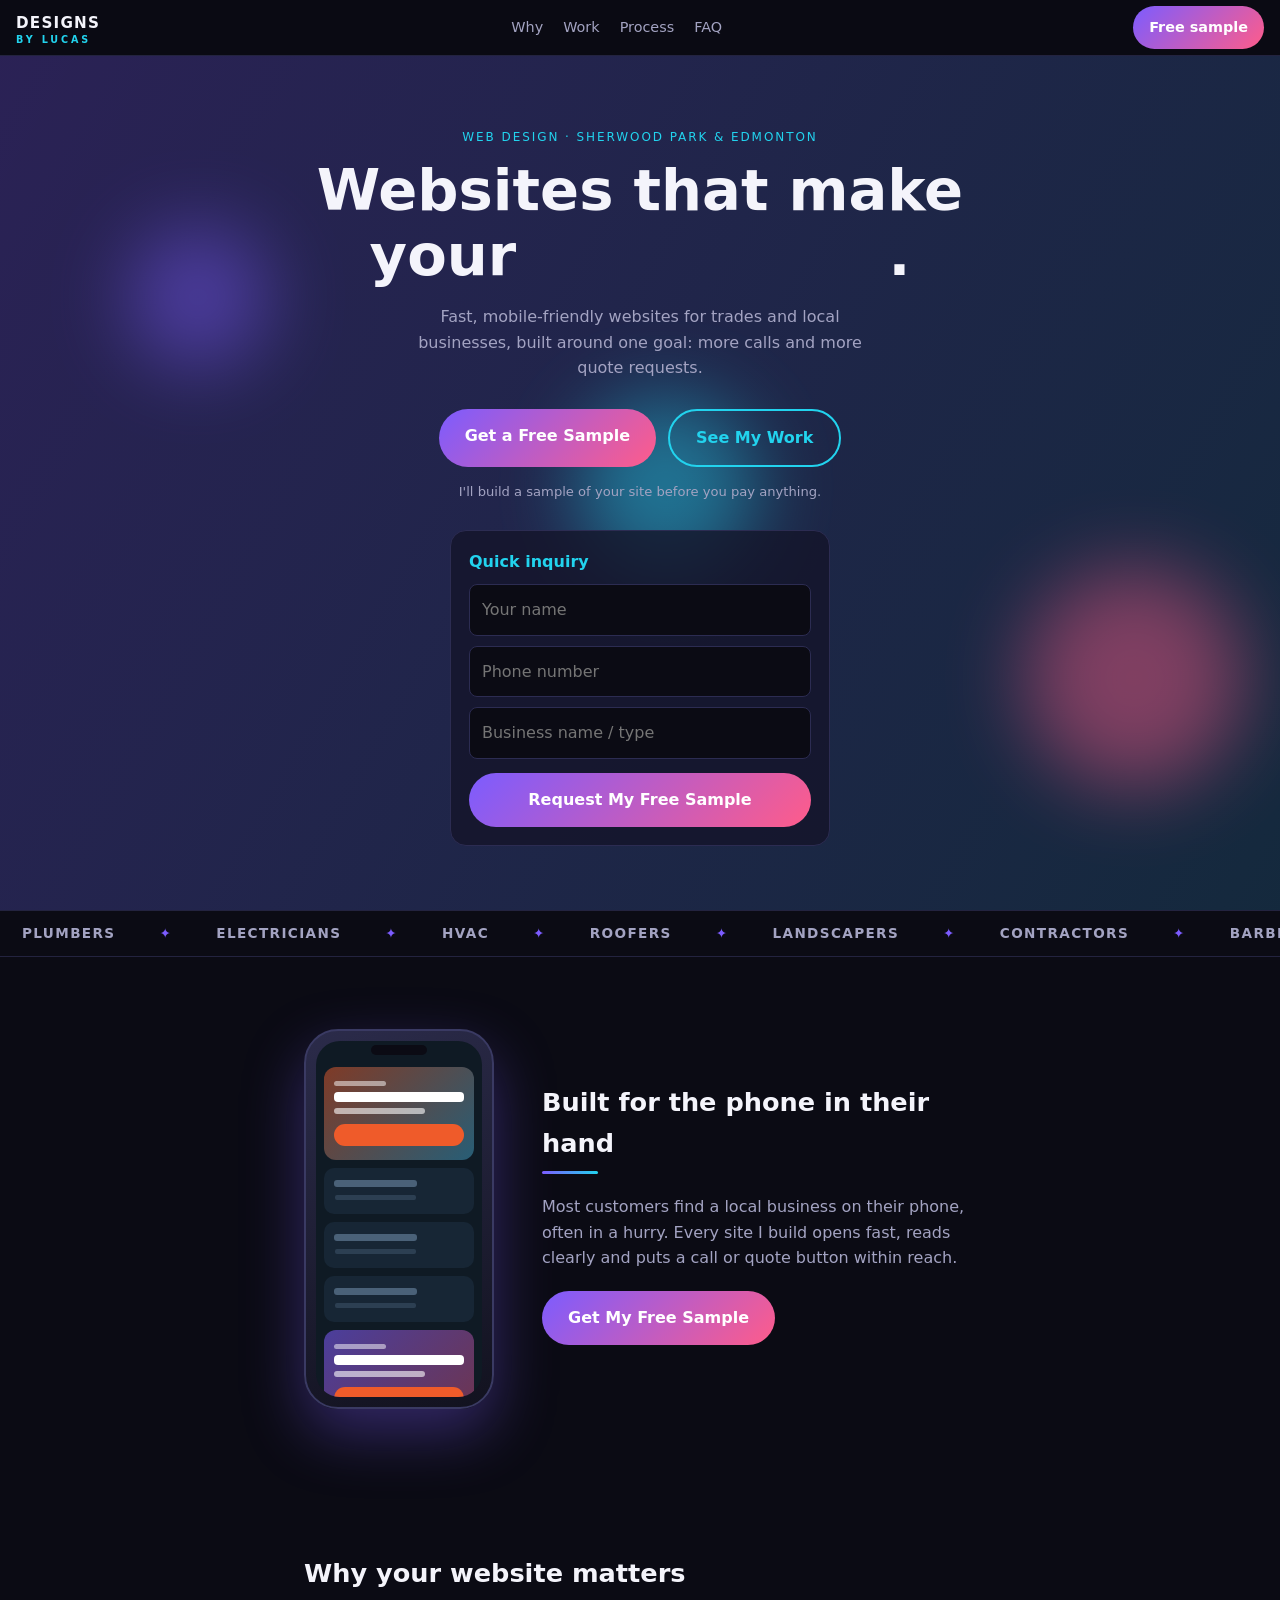
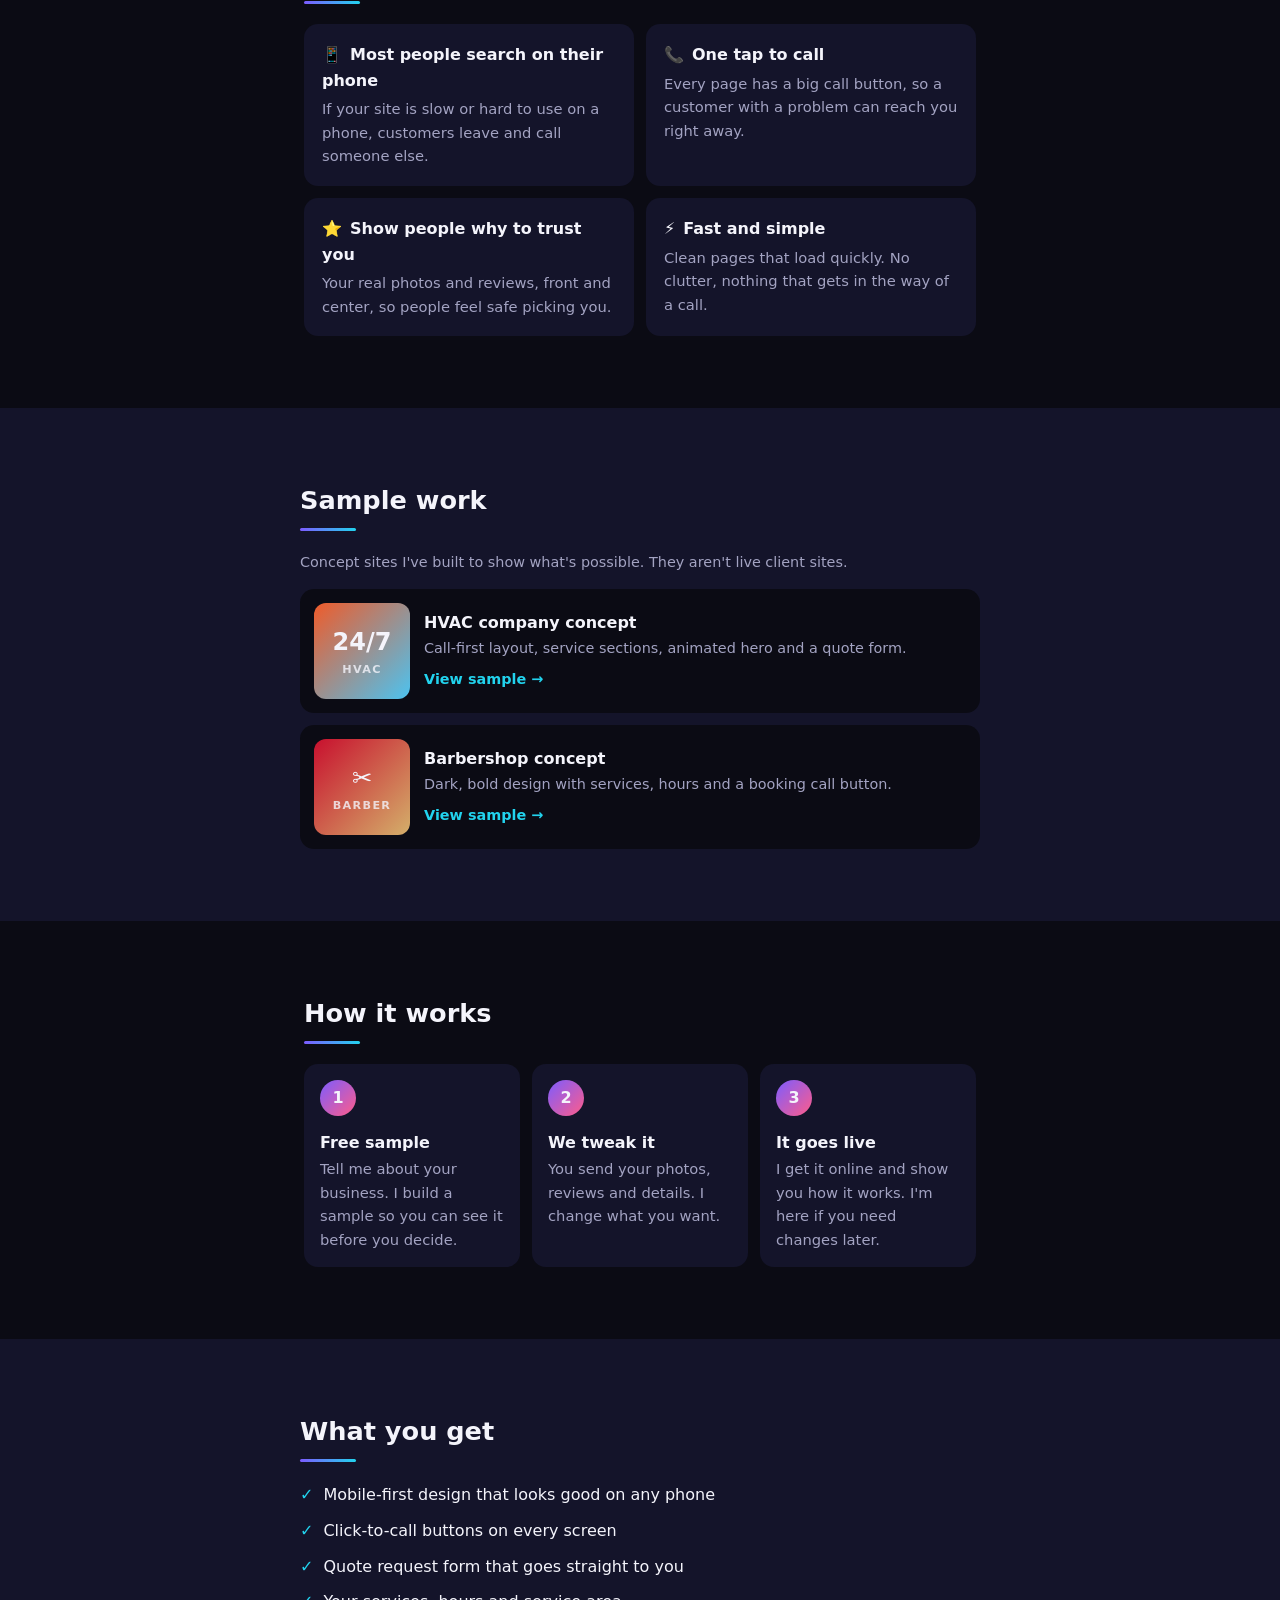
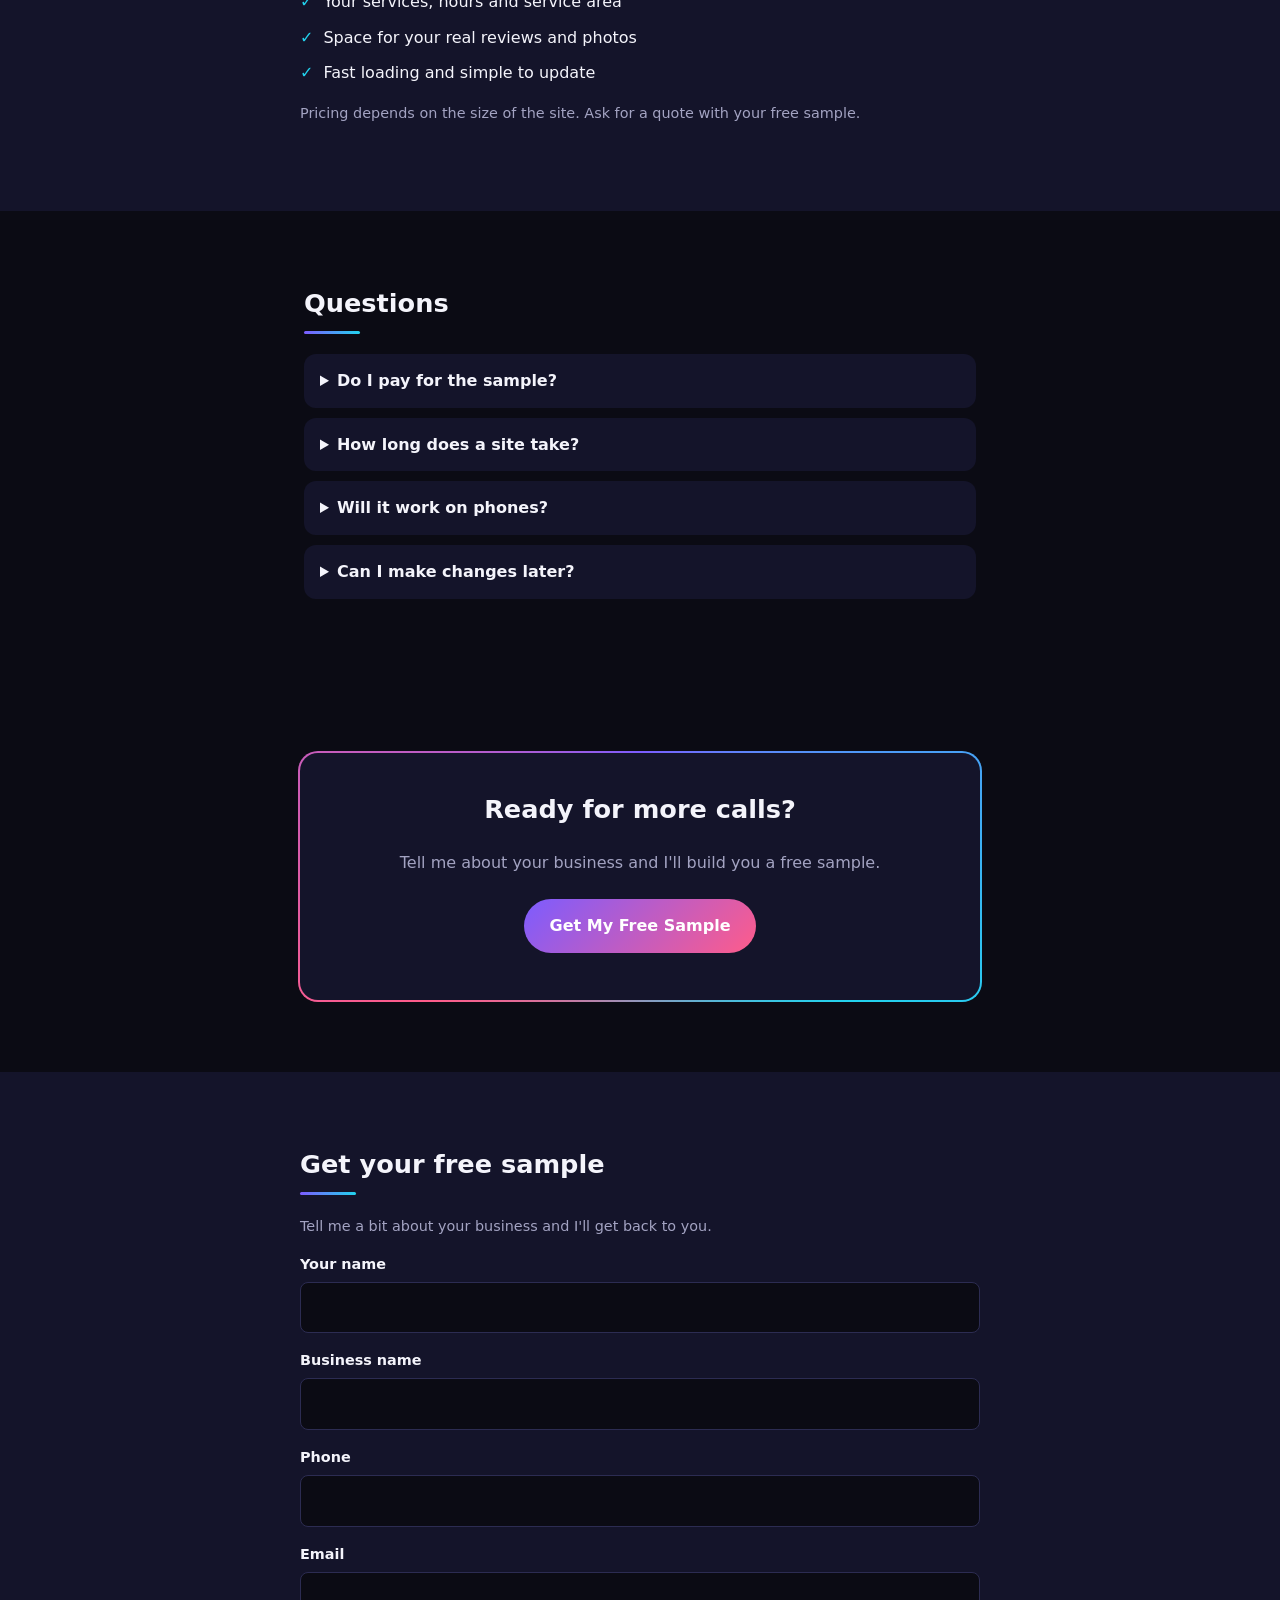
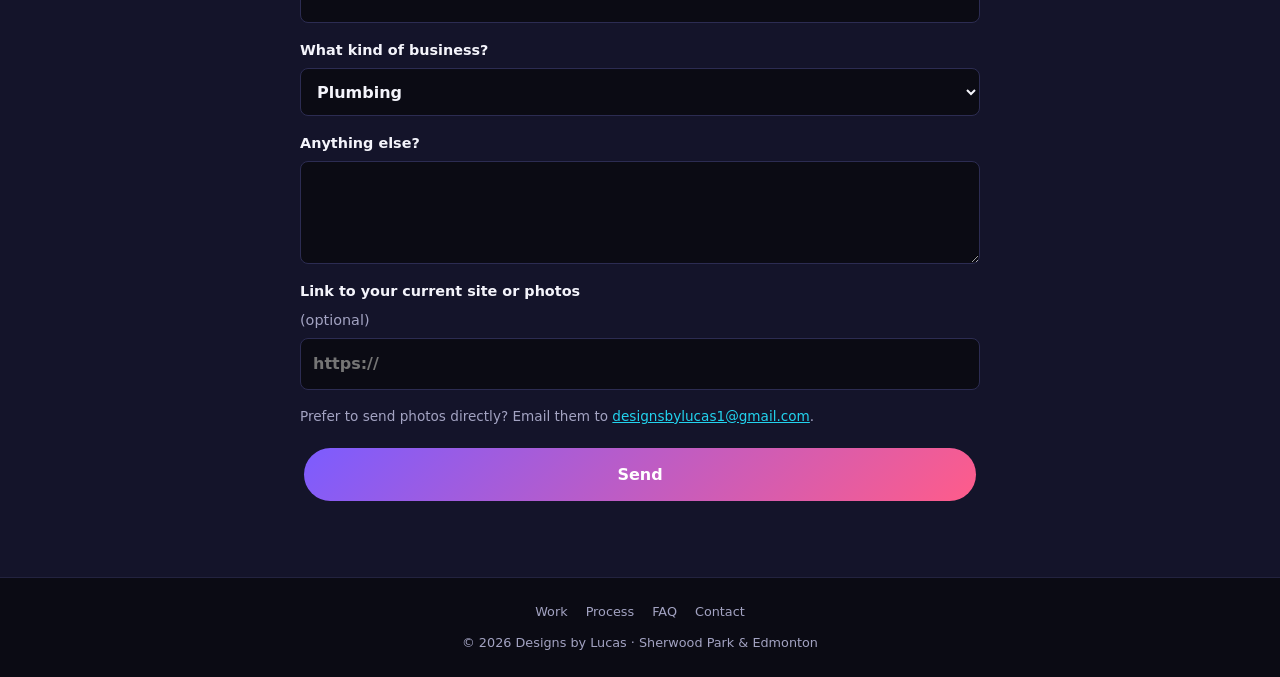
==== commit a12ae266: "Agency site: add optional link-to-photos field and email-photos note to the inquiry form Co-Authored" ====
--- a/agency/index.html
+++ b/agency/index.html
@@ -36,10 +36,13 @@
         <a class="btn ghost" href="#work">See My Work</a>
       </div>
       <p class="micro fade-in d4">I'll build a sample of your site before you pay anything.</p>
-      <form class="mini fade-in d4" action="mailto:your@email.com" method="post" enctype="text/plain">
+      <form class="mini fade-in d4" novalidate data-contact="phone" action="https://api.web3forms.com/submit" method="post" data-inquiry data-email="designsbylucas1@gmail.com">
+        <input type="hidden" name="access_key" value="d33f40a4-aea6-4092-a17c-defc3d2beab8">
+        <input type="hidden" name="subject" value="New website inquiry (quick form)">
+        <input type="checkbox" name="botcheck" class="hp" tabindex="-1" autocomplete="off" aria-hidden="true">
         <p class="mini-title">Quick inquiry</p>
-        <input type="text" name="name" placeholder="Your name" autocomplete="name" required aria-label="Your name">
-        <input type="tel" name="phone" placeholder="Phone number" autocomplete="tel" required aria-label="Phone number">
+        <input type="text" name="name" placeholder="Your name" autocomplete="name" aria-label="Your name">
+        <input type="tel" name="phone" placeholder="Phone number" autocomplete="tel" aria-label="Phone number">
         <input type="text" name="business" placeholder="Business name / type" aria-label="Business name or type">
         <button class="btn" type="submit">Request My Free Sample</button>
       </form>
@@ -82,11 +85,11 @@
       <ul class="work">
         <li class="reveal">
           <div class="shot hvac"><b>24/7</b><i>HVAC</i></div>
-          <div><strong>HVAC company concept</strong><p>Call-first layout, service sections, animated hero and a quote form.</p><a href="../samples/hvac/">View sample →</a></div>
+          <div><strong>HVAC company concept</strong><p>Call-first layout, service sections, animated hero and a quote form.</p><a href="../samples/hvac/" data-sample="HVAC company concept">View sample →</a></div>
         </li>
         <li class="reveal">
           <div class="shot barber"><b>✂</b><i>Barber</i></div>
-          <div><strong>Barbershop concept</strong><p>Dark, bold design with services, hours and a booking call button.</p><a href="../samples/barbershop/">View sample →</a></div>
+          <div><strong>Barbershop concept</strong><p>Dark, bold design with services, hours and a booking call button.</p><a href="../samples/barbershop/" data-sample="Barbershop concept">View sample →</a></div>
         </li>
       </ul>
     </section>
@@ -135,11 +138,13 @@
     <section id="contact" class="alt">
       <h2 class="reveal">Get your free sample</h2>
       <p class="note reveal">Tell me a bit about your business and I'll get back to you.</p>
-      <!-- TODO: replace the placeholder address below, ideally with a form service so it works on every device. -->
-      <form class="form reveal" action="mailto:your@email.com" method="post" enctype="text/plain">
-        <label>Your name <input type="text" name="name" autocomplete="name" required></label>
+      <form class="form reveal" novalidate data-contact="phone,email" action="https://api.web3forms.com/submit" method="post" data-inquiry data-email="designsbylucas1@gmail.com">
+        <input type="hidden" name="access_key" value="d33f40a4-aea6-4092-a17c-defc3d2beab8">
+        <input type="hidden" name="subject" value="New website inquiry (full form)">
+        <input type="checkbox" name="botcheck" class="hp" tabindex="-1" autocomplete="off" aria-hidden="true">
+        <label>Your name <input type="text" name="name" autocomplete="name"></label>
         <label>Business name <input type="text" name="business"></label>
-        <label>Phone <input type="tel" name="phone" autocomplete="tel" required></label>
+        <label>Phone <input type="tel" name="phone" autocomplete="tel"></label>
         <label>Email <input type="email" name="email" autocomplete="email"></label>
         <label>What kind of business?
           <select name="type">
@@ -148,6 +153,10 @@
           </select>
         </label>
         <label>Anything else? <textarea name="message" rows="3"></textarea></label>
+        <label>Link to your current site or photos <span class="opt">(optional)</span>
+          <input type="url" name="link" inputmode="url" placeholder="https://">
+        </label>
+        <p class="form-note">Prefer to send photos directly? Email them to <a href="mailto:designsbylucas1@gmail.com">designsbylucas1@gmail.com</a>.</p>
         <button class="btn" type="submit">Send</button>
       </form>
     </section>
@@ -158,5 +167,14 @@
     © 2026 Designs by Lucas · Sherwood Park &amp; Edmonton
   </footer>
   <a class="sticky-call" href="#contact">Get a free sample</a>
+
+  <div class="viewer" id="viewer" role="dialog" aria-modal="true" aria-label="Sample website" hidden>
+    <div class="viewer-bar">
+      <strong id="viewer-title">Sample</strong>
+      <a id="viewer-open" href="#" target="_blank" rel="noopener">Open in new tab ↗</a>
+      <button type="button" id="viewer-close" aria-label="Close sample">✕</button>
+    </div>
+    <iframe id="viewer-frame" title="Sample website preview"></iframe>
+  </div>
 </body>
 </html>
--- a/agency/style.css
+++ b/agency/style.css
@@ -259,3 +259,36 @@
 @media (prefers-reduced-motion: reduce) {
   .phone, .scroll { animation: none; }
 }
+
+/* Sample viewer overlay */
+.viewer {
+  position: fixed; inset: 0; z-index: 100; display: flex; flex-direction: column;
+  background: rgba(5, 5, 12, .96); opacity: 0; transform: scale(.97); transition: opacity .25s ease, transform .25s ease;
+}
+.viewer[hidden] { display: none; }
+.viewer.show { opacity: 1; transform: none; }
+.viewer-bar { display: flex; align-items: center; gap: 14px; padding: 10px 14px; border-bottom: 1px solid #23233f; background: var(--panel); }
+.viewer-bar strong { flex: 1; font-size: .95rem; }
+.viewer-bar a { font-size: .85rem; font-weight: 600; }
+.viewer-bar button {
+  width: 44px; height: 44px; border: 0; border-radius: 50%; cursor: pointer; font-size: 1.1rem; color: #fff;
+  background: linear-gradient(135deg, var(--a), var(--c));
+}
+.viewer iframe { flex: 1; width: 100%; max-width: 520px; margin: 0 auto; border: 0; background: #fff; }
+@media (min-width: 640px) { .viewer iframe { max-width: 1100px; } }
+
+/* Inquiry form states */
+.hp { position: absolute !important; left: -9999px; width: 1px; height: 1px; opacity: 0; }
+.thanks { text-align: center; padding: 22px 18px; border-radius: 16px; background: rgba(34,211,238,.1); border: 1px solid var(--b); animation: fade-open .4s ease; }
+.thanks strong { color: var(--b); font-size: 1.1rem; }
+.thanks p { margin: 6px 0 0; color: var(--muted); }
+.form-error { margin: 0; color: #ff8aa6; font-size: .9rem; }
+.form-error a { text-decoration: underline; }
+.btn:disabled { opacity: .7; cursor: wait; }
+
+.form input.invalid, .mini input.invalid { border-color: #ff6b8a; box-shadow: 0 0 0 3px rgba(255,107,138,.2); }
+.form-error { font-weight: 600; }
+
+.opt { color: var(--muted); font-weight: 400; }
+.form-note { margin: 0; color: var(--muted); font-size: .85rem; }
+.form-note a { text-decoration: underline; }
